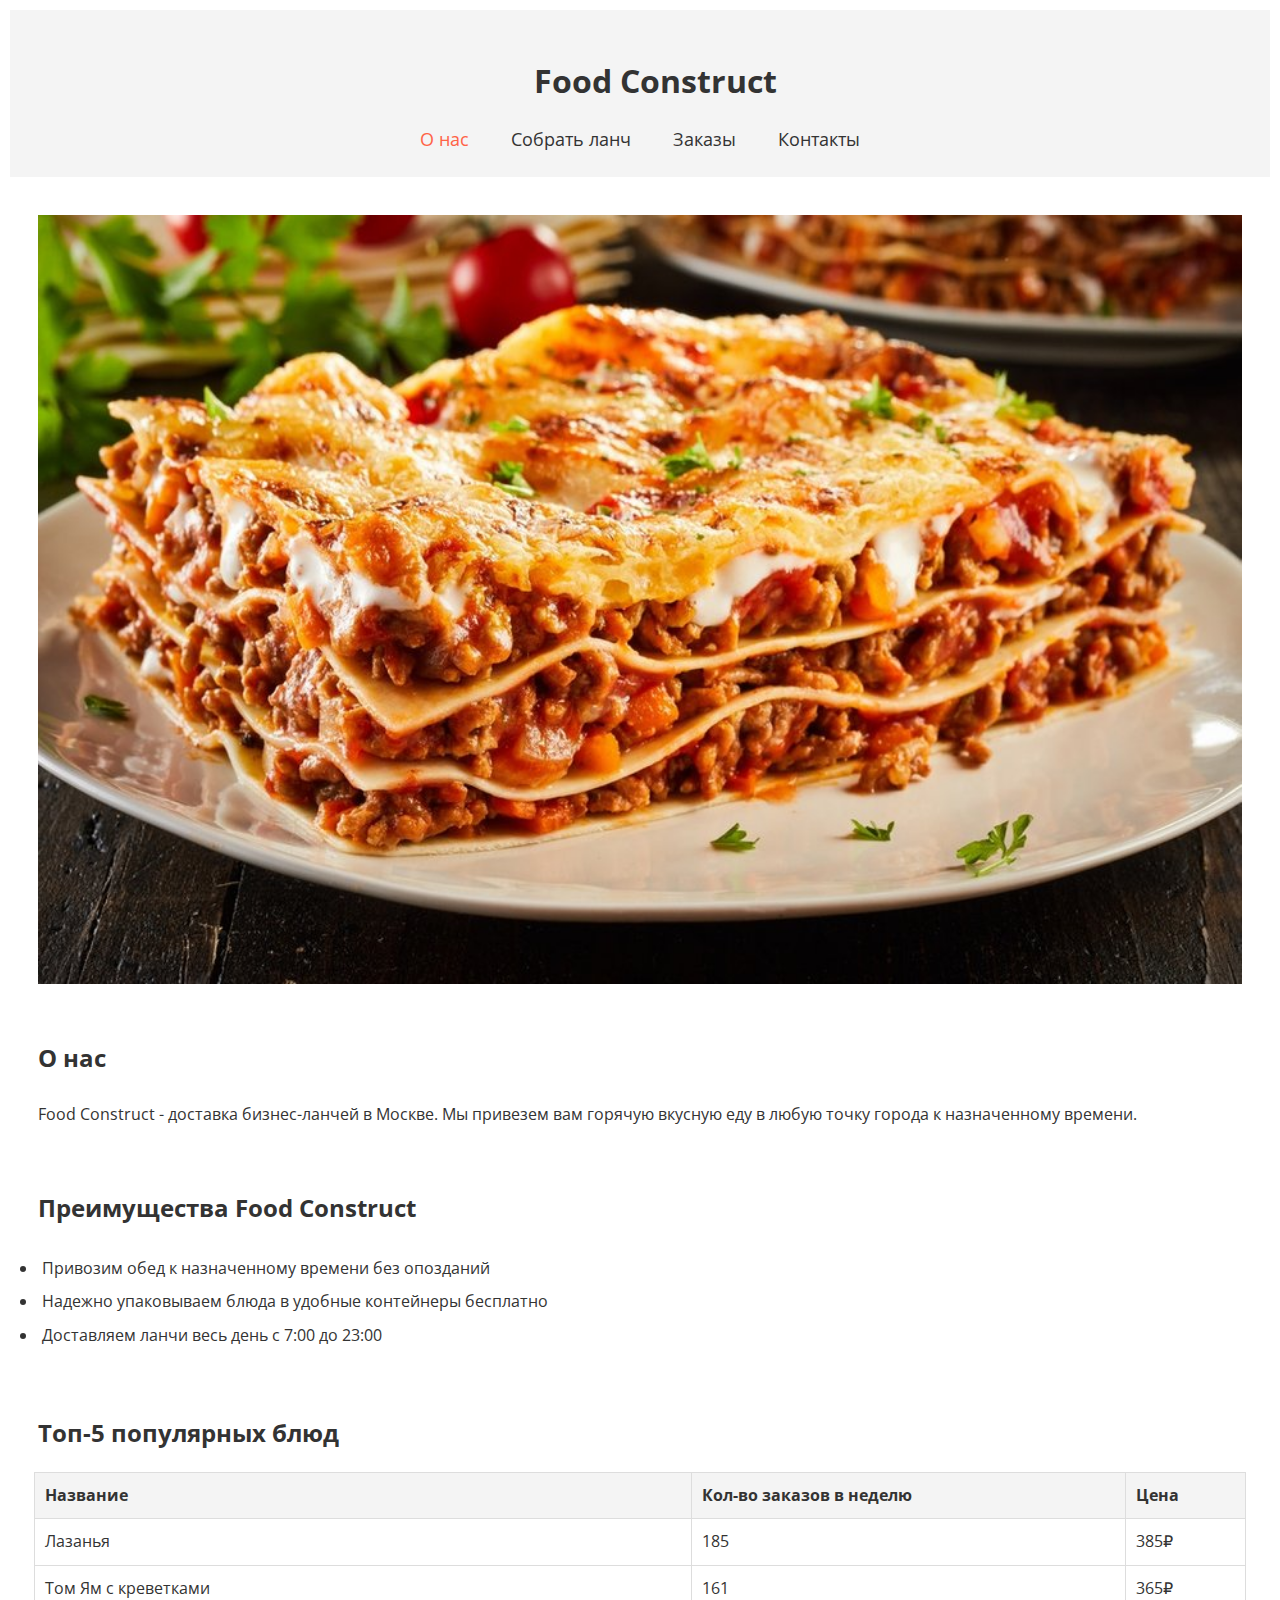
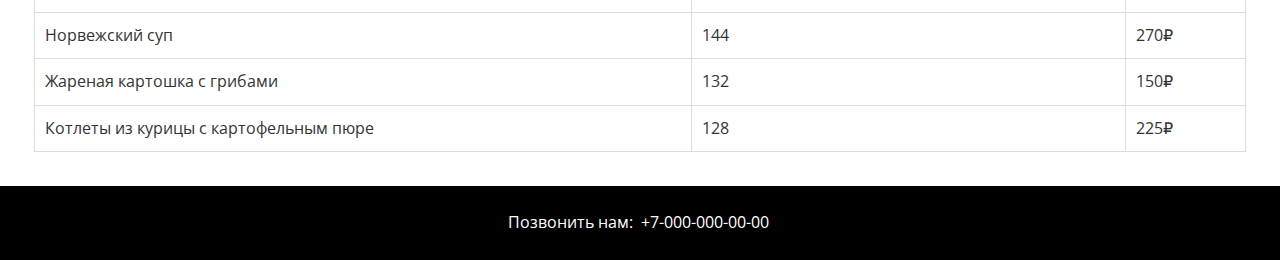
==== index.html @ b50fc4a5 "asd" ====
<!DOCTYPE html>
<html lang="ru">
<head>
    <meta charset="UTF-8">
    <meta name="viewport" content="width=device-width, initial-scale=1.0">
    <title>Food Construct</title>
    <!-- Google Fonts -->
    <link href="https://fonts.googleapis.com/css2?family=Open+Sans:wght@400;600&display=swap" rel="stylesheet">
    <!-- Link to CSS file -->
    <link rel="stylesheet" href="main.css">
</head>
<body>
    <!-- Header section -->
    <header>
        <h1 id="heading">Food Construct</h1>
        <nav>
            <a href="#about" id="active">О нас</a>
            <a href="lunch.html">Собрать ланч</a>
            <a href="#orders">Заказы</a>
            <a href="#contacts">Контакты</a>
        </nav>
    </header>

    <!-- Main content section -->
    <main>
        <!-- About section -->
        <section id="about">
            <img src="./images/main1.jpg" alt="Food Construct dishes" id="main_dish">
            <h2>О нас</h2>            
            <p>Food Construct - доставка бизнес-ланчей в Москве. Мы привезем вам горячую вкусную еду в любую точку города к назначенному времени.</p>
        </section>

        <!-- Benefits section -->
        <section>
            <h2>Преимущества Food Construct</h2>
            <ul>
                <li>Привозим обед к назначенному времени без опозданий</li>
                <li>Надежно упаковываем блюда в удобные контейнеры бесплатно</li>
                <li>Доставляем ланчи весь день с 7:00 до 23:00</li>
            </ul>
        </section>

        <!-- Popular dishes section -->
        <section>
            <h2>Топ-5 популярных блюд</h2>
            <table>
                <thead>
                    <tr>
                        <th>Название</th>
                        <th>Кол-во заказов в неделю</th>
                        <th>Цена</th>
                    </tr>
                </thead>
                <tbody>
                    <tr>
                        <td>Лазанья</td>
                        <td>185</td>
                        <td>385₽</td>
                    </tr>
                    <tr>
                        <td>Том Ям с креветками</td>
                        <td>161</td>
                        <td>365₽</td>
                    </tr>
                    <tr>
                        <td>Норвежский суп</td>
                        <td>144</td>
                        <td>270₽</td>
                    </tr>
                    <tr>
                        <td>Жареная картошка с грибами</td>
                        <td>132</td>
                        <td>150₽</td>
                    </tr>
                    <tr>
                        <td>Котлеты из курицы с картофельным пюре</td>
                        <td>128</td>
                        <td>225₽</td>
                    </tr>
                </tbody>
            </table>
        </section>
    </main>

    <!-- Footer section -->
    <footer id="contacts">
        <p id="number">Позвонить нам: <a href="tel:+70000000000">+7-000-000-00-00</a></p>
    </footer>
</body>
</html>
---- main.css ----
/* Apply universal settings */
* {
    box-sizing: border-box;

    padding: 4px;
}
html{
    margin: 0px;
    padding: 0px;
}

/* Body settings */
body {
    font-family: 'Open Sans', sans-serif;
    font-size: 16px;
    color: #333;
    line-height: 1.6;
    margin: 0px;
    padding: 0px;
}

/* Header styling */
header {
    background-color: #f4f4f4;
    padding: 20px;
    text-align: center;
    margin: 10px;
}

header h1 {
    margin-bottom: 10px;
}

nav a {
    margin: 0 15px;
    text-decoration: none;
    font-size: 18px;
    color: #333;
}

nav a:hover {
    color: #ff6347;
}

/* Main content styling */
main {
    padding: 10px;
    margin: 10px;
}

/* Section styling */
section {
    margin-bottom: 40px;
    margin: 10px;
}
h1 {
    margin-left :30px;
}
 #active {
    color: tomato;
 }

h2 {
    margin-bottom: 15px;
}

/* Image styling */
img {
    width: 100%;
    height: auto;
    margin-bottom: 20px;
}

/* Table styling */
table {
    width: 100%;
    border-collapse: collapse;
}

th, td {
    padding: 10px;
    border: 1px solid #ddd;
    text-align: left;
}

th {
    background-color: #f4f4f4;
}

/* Footer styling */
footer {
    background-color: black;
    color: white;
    text-align: center;

}


footer a {
    color: white;
    text-decoration: none;
}

footer a:hover {
    text-decoration: underline;
}

/* Adaptation for screen widths ≤ 800px */
@media (max-width: 800px) {

  }

  /* Adaptation for screen widths ≤ 600px */
@media (max-width: 600px) {
    h1 {
        text-align: center; 
    }

    nav h3 {
        flex-direction: column; 
        align-items: center; 
    }

    nav a {
        font-size: 16pt; 
    }

    table {
        font-size: calc(100% - 2px); 
    }
}

 /* Adaptation for screen widths ≤ 400px */
@media (max-width: 400px) {
    table {
        font-size: calc(100% - 4px); 
    }
}
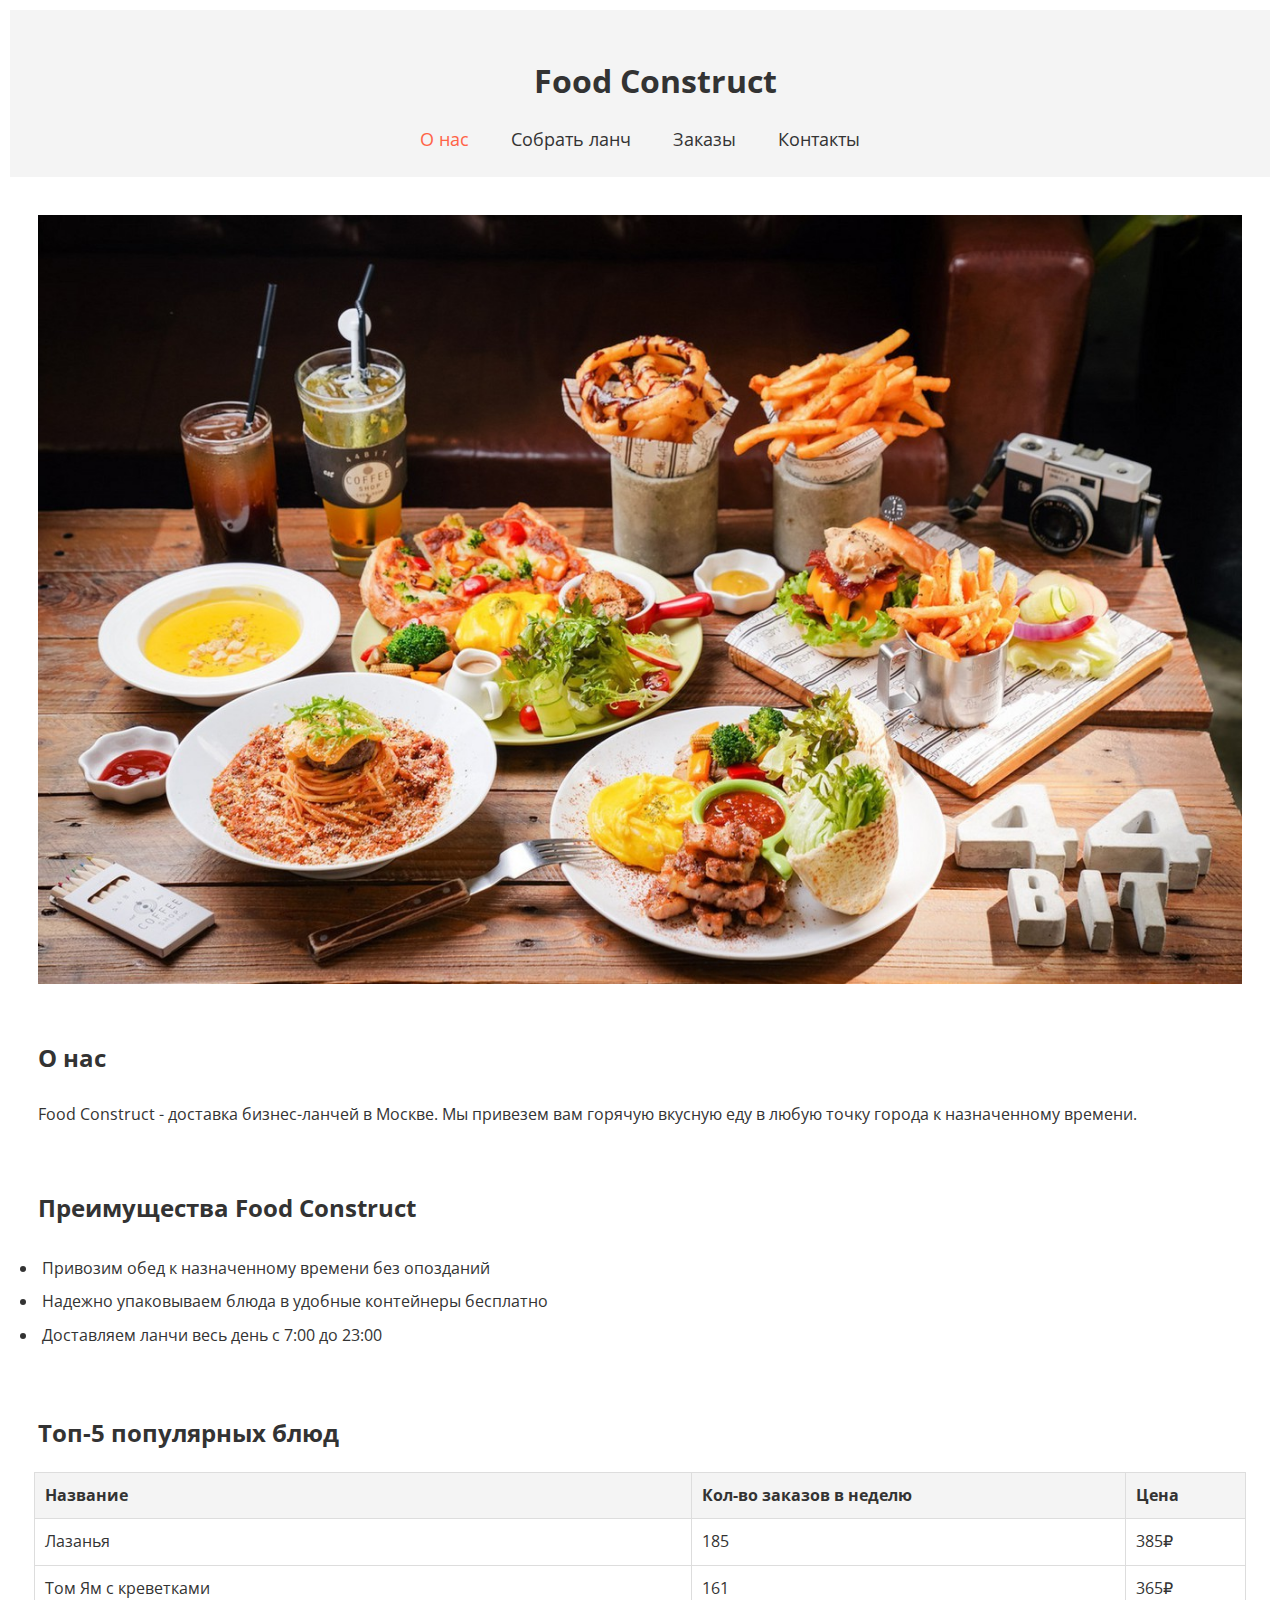
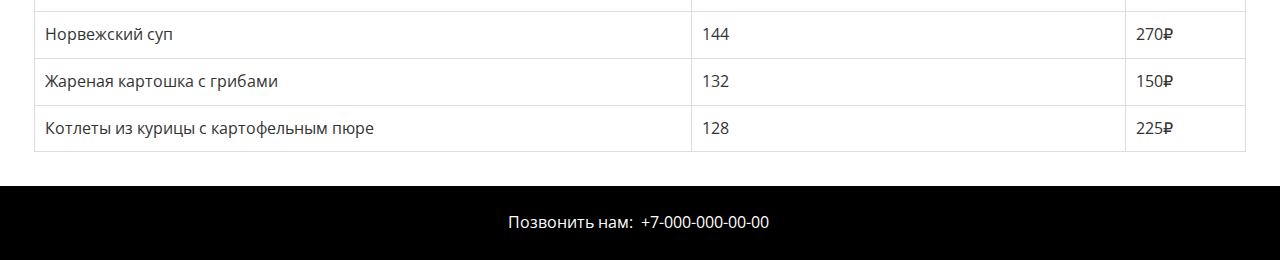
==== commit 387750ce: "asd" ====
--- a/index.html
+++ b/index.html
@@ -7,7 +7,7 @@
     <!-- Google Fonts -->
     <link href="https://fonts.googleapis.com/css2?family=Open+Sans:wght@400;600&display=swap" rel="stylesheet">
     <!-- Link to CSS file -->
-    <link rel="stylesheet" href="main.css">
+    <link rel="stylesheet" href="./css/main.css">
 </head>
 <body>
     <!-- Header section -->
@@ -25,7 +25,7 @@
     <main>
         <!-- About section -->
         <section id="about">
-            <img src="./images/main1.jpg" alt="Food Construct dishes" id="main_dish">
+            <img src="./images/food.jpg" alt="Food Construct dishes" id="main_dish">
             <h2>О нас</h2>            
             <p>Food Construct - доставка бизнес-ланчей в Москве. Мы привезем вам горячую вкусную еду в любую точку города к назначенному времени.</p>
         </section>
--- a/css/main.css
+++ b/css/main.css
@@ -0,0 +1,138 @@
+/* Apply universal settings */
+* {
+    box-sizing: border-box;
+
+    padding: 4px;
+}
+html{
+    margin: 0px;
+    padding: 0px;
+}
+
+/* Body settings */
+body {
+    font-family: 'Open Sans', sans-serif;
+    font-size: 16px;
+    color: #333;
+    line-height: 1.6;
+    margin: 0px;
+    padding: 0px;
+}
+
+/* Header styling */
+header {
+    background-color: #f4f4f4;
+    padding: 20px;
+    text-align: center;
+    margin: 10px;
+}
+
+header h1 {
+    margin-bottom: 10px;
+}
+
+nav a {
+    margin: 0 15px;
+    text-decoration: none;
+    font-size: 18px;
+    color: #333;
+}
+
+nav a:hover {
+    color: #ff6347;
+}
+
+/* Main content styling */
+main {
+    padding: 10px;
+    margin: 10px;
+}
+
+/* Section styling */
+section {
+    margin-bottom: 40px;
+    margin: 10px;
+}
+h1 {
+    margin-left :30px;
+}
+ #active {
+    color: tomato;
+ }
+
+h2 {
+    margin-bottom: 15px;
+}
+
+/* Image styling */
+img {
+    width: 100%;
+    height: auto;
+    margin-bottom: 20px;
+}
+
+/* Table styling */
+table {
+    width: 100%;
+    border-collapse: collapse;
+}
+
+th, td {
+    padding: 10px;
+    border: 1px solid #ddd;
+    text-align: left;
+}
+
+th {
+    background-color: #f4f4f4;
+}
+
+/* Footer styling */
+footer {
+    background-color: black;
+    color: white;
+    text-align: center;
+
+}
+
+
+footer a {
+    color: white;
+    text-decoration: none;
+}
+
+footer a:hover {
+    text-decoration: underline;
+}
+
+/* Adaptation for screen widths ≤ 800px */
+@media (max-width: 800px) {
+
+  }
+
+  /* Adaptation for screen widths ≤ 600px */
+@media (max-width: 600px) {
+    h1 {
+        text-align: center; 
+    }
+
+    nav h3 {
+        flex-direction: column; 
+        align-items: center; 
+    }
+
+    nav a {
+        font-size: 16pt; 
+    }
+
+    table {
+        font-size: calc(100% - 2px); 
+    }
+}
+
+ /* Adaptation for screen widths ≤ 400px */
+@media (max-width: 400px) {
+    table {
+        font-size: calc(100% - 4px); 
+    }
+}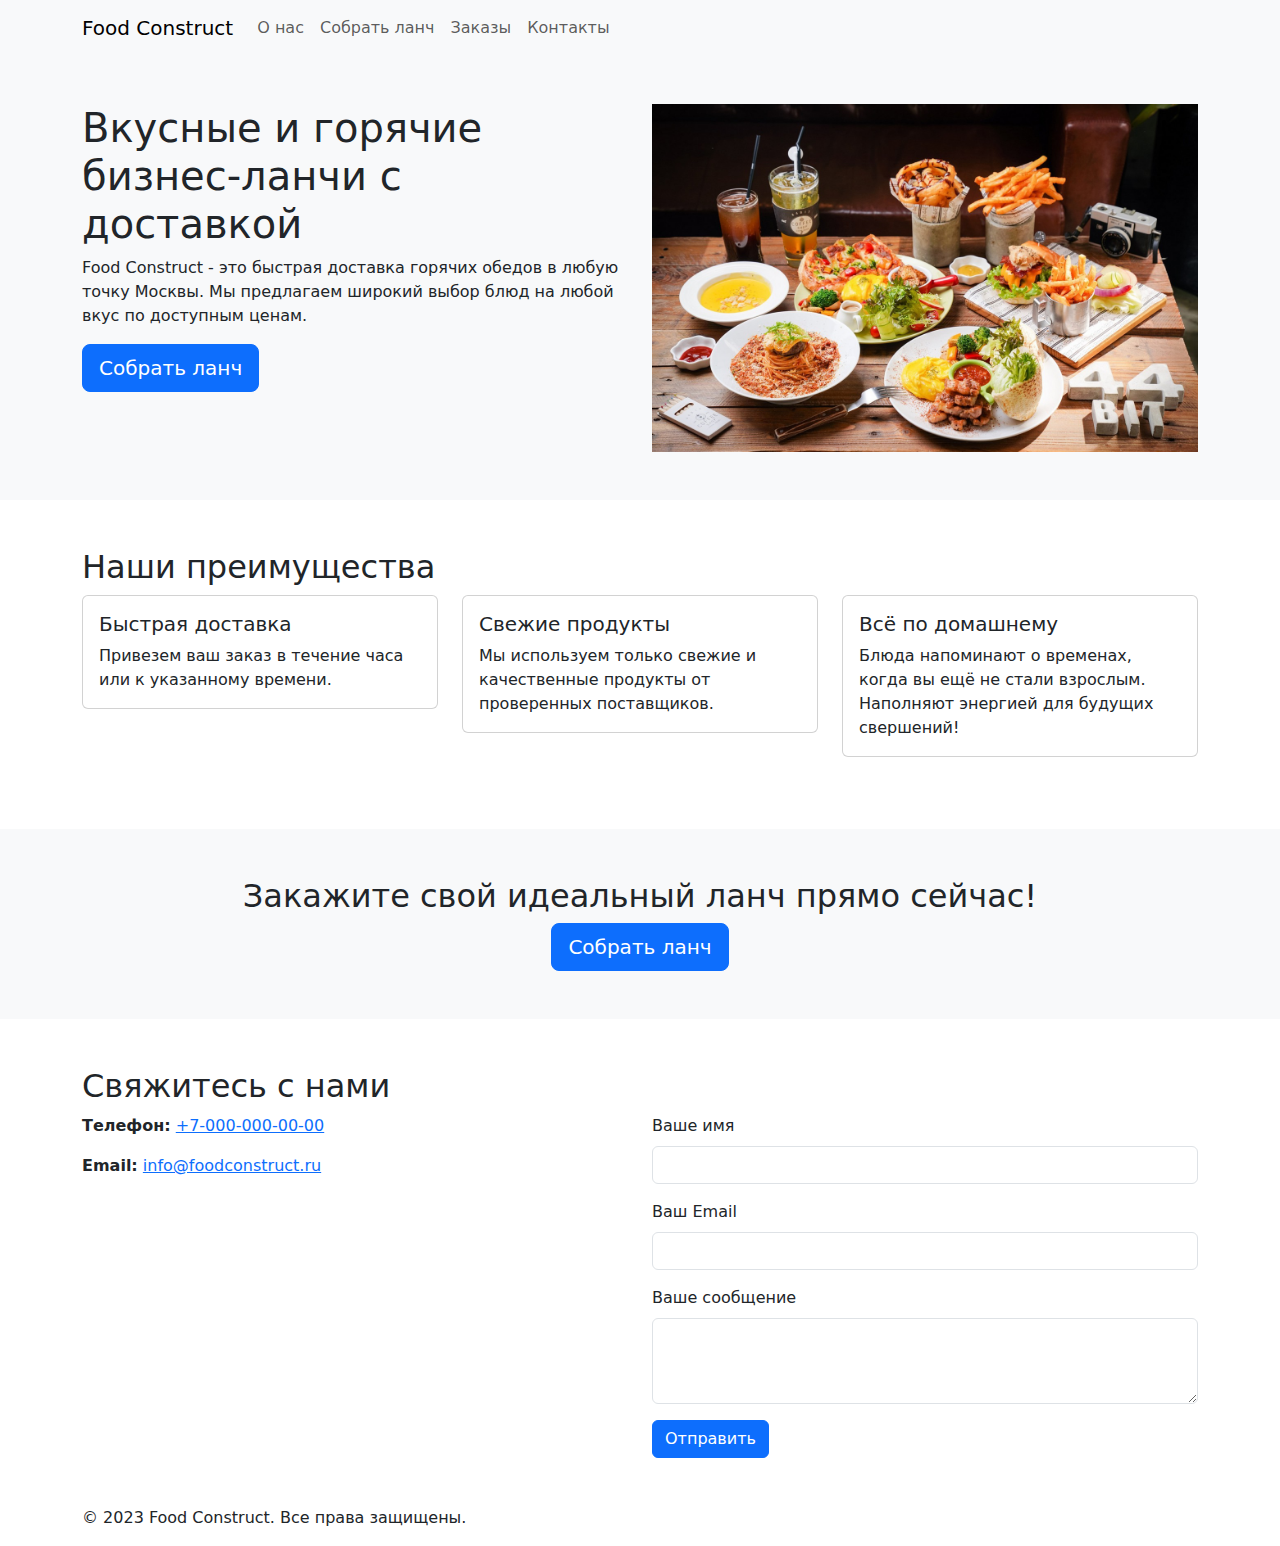
==== commit a6736bfa: "final" ====
--- a/index.html
+++ b/index.html
@@ -1,90 +1,143 @@
 <!DOCTYPE html>
 <html lang="ru">
 <head>
-    <meta charset="UTF-8">
-    <meta name="viewport" content="width=device-width, initial-scale=1.0">
-    <title>Food Construct</title>
-    <!-- Google Fonts -->
-    <link href="https://fonts.googleapis.com/css2?family=Open+Sans:wght@400;600&display=swap" rel="stylesheet">
-    <!-- Link to CSS file -->
-    <link rel="stylesheet" href="./css/main.css">
+  <meta charset="UTF-8">
+  <meta name="viewport" content="width=device-width, initial-scale=1.0">
+  <title>Food Construct - Доставка бизнес-ланчей</title>
+  <!-- Подключение Bootstrap 5 -->
+  <link href="https://cdn.jsdelivr.net/npm/bootstrap@5.3.0-alpha1/dist/css/bootstrap.min.css" rel="stylesheet">
+<!--  <link rel="stylesheet" href="css/lunch.css">-->
+  <link href="https://fonts.googleapis.com/css2?family=Caveat:wght@400..700&family=SUSE:wght@100..800&display=swap" rel="stylesheet">
 </head>
 <body>
-    <!-- Header section -->
-    <header>
-        <h1 id="heading">Food Construct</h1>
-        <nav>
-            <a href="#about" id="active">О нас</a>
-            <a href="lunch.html">Собрать ланч</a>
-            <a href="#orders">Заказы</a>
-            <a href="#contacts">Контакты</a>
-        </nav>
-    </header>
 
-    <!-- Main content section -->
-    <main>
-        <!-- About section -->
-        <section id="about">
-            <img src="./images/food.jpg" alt="Food Construct dishes" id="main_dish">
-            <h2>О нас</h2>            
-            <p>Food Construct - доставка бизнес-ланчей в Москве. Мы привезем вам горячую вкусную еду в любую точку города к назначенному времени.</p>
-        </section>
+<header>
+  <nav class="navbar navbar-expand-lg navbar-light bg-light">
+    <div class="container">
+      <a class="navbar-brand" href="#">Food Construct</a>
+      <button class="navbar-toggler" type="button" data-bs-toggle="collapse" data-bs-target="#navbarNav" aria-controls="navbarNav" aria-expanded="false" aria-label="Toggle navigation">
+        <span class="navbar-toggler-icon"></span>
+      </button>
+      <div class="collapse navbar-collapse" id="navbarNav">
+        <ul class="navbar-nav">
+          <li class="nav-item">
+            <a class='nav-link' href='./lunchmake/about.html'>О нас</a>
+          </li>
+          <li class="nav-item">
+            <a class='nav-link' href='./lunchmake/makelunch.html'>Собрать ланч</a>
+          </li>
+          <li class="nav-item">
+            <a class='nav-link' href='/lunchmake/orders.html'>Заказы</a>
+          </li>
+          <li class="nav-item">
+            <a class="nav-link" href="#contacts">Контакты</a>
+          </li>
+        </ul>
+      </div>
+    </div>
+  </nav>
+</header>
 
-        <!-- Benefits section -->
-        <section>
-            <h2>Преимущества Food Construct</h2>
-            <ul>
-                <li>Привозим обед к назначенному времени без опозданий</li>
-                <li>Надежно упаковываем блюда в удобные контейнеры бесплатно</li>
-                <li>Доставляем ланчи весь день с 7:00 до 23:00</li>
-            </ul>
-        </section>
+<main>
+  <!-- Hero Section -->
+  <section class="bg-light py-5">
+    <div class="container">
+      <div class="row">
+        <div class="col-md-6">
+          <h1>Вкусные и горячие бизнес-ланчи с доставкой</h1>
+          <p>Food Construct - это быстрая доставка горячих обедов в любую точку Москвы. Мы предлагаем широкий выбор блюд на любой вкус по доступным ценам.</p>
+          <a class='btn btn-primary btn-lg mb-4' href='/lunchmake/makelunch.html'>Собрать ланч</a>
+          <br>
+        </div>
+        <div class="col-md-6">
+          <img src="./images/food.jpg" alt="Бизнес-ланч" class="img-fluid">
+        </div>
+      </div>
+    </div>
+  </section>
 
-        <!-- Popular dishes section -->
-        <section>
-            <h2>Топ-5 популярных блюд</h2>
-            <table>
-                <thead>
-                    <tr>
-                        <th>Название</th>
-                        <th>Кол-во заказов в неделю</th>
-                        <th>Цена</th>
-                    </tr>
-                </thead>
-                <tbody>
-                    <tr>
-                        <td>Лазанья</td>
-                        <td>185</td>
-                        <td>385₽</td>
-                    </tr>
-                    <tr>
-                        <td>Том Ям с креветками</td>
-                        <td>161</td>
-                        <td>365₽</td>
-                    </tr>
-                    <tr>
-                        <td>Норвежский суп</td>
-                        <td>144</td>
-                        <td>270₽</td>
-                    </tr>
-                    <tr>
-                        <td>Жареная картошка с грибами</td>
-                        <td>132</td>
-                        <td>150₽</td>
-                    </tr>
-                    <tr>
-                        <td>Котлеты из курицы с картофельным пюре</td>
-                        <td>128</td>
-                        <td>225₽</td>
-                    </tr>
-                </tbody>
-            </table>
-        </section>
-    </main>
+  <!-- Преимущества -->
+  <section class="py-5">
+    <div class="container">
+      <h2>Наши преимущества</h2>
+      <div class="row">
+        <div class="col-md-4">
+          <div class="card mb-4">
+            <div class="card-body">
+              <h5 class="card-title">Быстрая доставка</h5>
+              <p class="card-text">Привезем ваш заказ в течение часа или к указанному времени.</p>
+            </div>
+          </div>
+        </div>
+        <div class="col-md-4">
+          <div class="card mb-4">
+            <div class="card-body">
+              <h5 class="card-title">Свежие продукты</h5>
+              <p class="card-text">Мы используем только свежие и качественные продукты от проверенных поставщиков.</p>
+            </div>
+          </div>
+        </div>
+        <div class="col-md-4">
+          <div class="card mb-4">
+            <div class="card-body">
+              <h5 class="card-title">Всё по домашнему</h5>
+              <p class="card-text">Блюда напоминают о временах, когда вы ещё не стали взрослым. Наполняют энергией для будущих свершений!</p>
+            </div>
+          </div>
+        </div>
+      </div>
+    </div>
+  </section>
 
-    <!-- Footer section -->
-    <footer id="contacts">
-        <p id="number">Позвонить нам: <a href="tel:+70000000000">+7-000-000-00-00</a></p>
-    </footer>
+  <!-- CTA (Call to Action) -->
+  <section class="bg-light py-5">
+    <div class="container">
+      <div class="text-center">
+        <h2>Закажите свой идеальный ланч прямо сейчас!</h2>
+        <a class='btn btn-primary btn-lg' href='/lunchmake/makelunch'>Собрать ланч</a>
+        <br>
+      </div>
+    </div>
+  </section>
+
+  <!-- Контакты и форма обратной связи -->
+  <section class="py-5" id="contacts">
+    <div class="container">
+      <h2>Свяжитесь с нами</h2>
+      <div class="row">
+        <div class="col-md-6">
+          <p><strong>Телефон:</strong> <a href="tel:+70000000000">+7-000-000-00-00</a></p>
+          <p><strong>Email:</strong> <a href="mailto:info@foodconstruct.ru">info@foodconstruct.ru</a></p>
+        </div>
+        <div class="col-md-6">
+          <form>
+            <div class="mb-3">
+              <label for="name" class="form-label">Ваше имя</label>
+              <input type="text" class="form-control" id="name" required>
+            </div>
+            <div class="mb-3">
+              <label for="email" class="form-label">Ваш Email</label>
+              <input type="email" class="form-control" id="email" required>
+            </div>
+            <div class="mb-3">
+              <label for="message" class="form-label">Ваше сообщение</label>
+              <textarea class="form-control" id="message" rows="3" required></textarea>
+            </div>
+            <button type="submit" class="btn btn-primary">Отправить</button>
+          </form>
+        </div>
+      </div>
+    </div>
+  </section>
+</main>
+
+<footer>
+  <div class="container">
+    <p>© 2023 Food Construct. Все права защищены.</p>
+  </div>
+</footer>
+
+<!-- Подключение Bootstrap JS (необязательно, если не используете JS-компоненты) -->
+<script src="https://cdn.jsdelivr.net/npm/bootstrap@5.3.0-alpha1/dist/js/bootstrap.bundle.min.js"></script>
 </body>
-</html>
+</html>--- a/css/lunch.css
+++ b/css/lunch.css
@@ -0,0 +1,498 @@
+/* Универсальный селектор */
+/* lunch.css */
+
+/* Добавляем стили из style.css */
+/* Универсальный селектор */
+* {
+    margin: 0; /* Убираем все отступы */
+    padding: 0; /* Убираем все внутренние отступы */
+    box-sizing: border-box;
+    font-family: Caveat, Georgia, Times, 'Times New Roman', serif;
+}
+
+/* Сброс отступов и высоты для html и body */
+header, main {
+    margin: 0;
+    padding: 30px;
+    width: 100%; /* Ширина на всю страницу */
+    height: 100%; /* Высота на всю страницу */
+}
+
+/* Настройка футера */
+footer {
+    margin: 0; /* Убираем внешние отступы */
+    padding: 20px 0; /* Добавляем отступы сверху и снизу */
+    width: 100%; /* Занимаем всю ширину экрана */
+    background-color: black; /* Цвет фона */
+    color: white; /* Цвет текста */
+    text-align: center; /* Центрирование текста */
+    box-sizing: border-box;
+}
+
+p{
+    font-family: Caveat, Georgia, Times, 'Times New Roman', serif;
+    font-size: 12pt;
+    color: black;
+}
+
+table, th, tr, td{
+    padding: 10px;
+    border: 2px black solid;
+    border-collapse: collapse; /*Добавляет границы (бортики)*/
+    text-align: center;
+}
+
+/* Удаляем стили для .fast_travel a, так как они дублируются */
+
+nav h3 {
+    display: flex;
+    flex-wrap: wrap; /* Разрешаем перенос элементов */
+    gap: 15px; /* Отступы между элементами */
+    justify-content: center; /* Выравнивание элементов по центру */
+}
+
+nav a {
+    margin-left: 0; /* Убираем смещение, если было */
+}
+
+nav a:hover {
+    color: #ff6348;
+}
+
+/*Для выравнивания текста навигации между словами*/
+nav a{
+    margin-left: auto;
+    margin-right: auto;
+}
+
+
+
+
+nav a:hover {
+    color: #ff6348;
+}
+
+/*Для выравнивания текста навигации между словами*/
+nav a{
+    margin-left: auto;
+    margin-right: auto;
+}
+
+/* Стили для активной ссылки */
+#active {
+    color: tomato;
+}
+
+.food {
+    width: 512px;
+    height: auto;
+}
+
+.contacts p,a{
+    background-color: black;
+    color: white;
+    height: 50px;
+    padding-top: 10px;
+    text-align: center;
+    text-decoration: none;
+}
+
+/* Медиазапросы */
+
+/* Для ширины экрана ≤800px */
+@media (max-width: 800px) {
+    .food {
+        width: 500px; /* Изменяем ширину изображения в блоке "О нас" */
+    }
+}
+
+/* Для ширины экрана ≤600px */
+@media (max-width: 600px) {
+    h1 {
+        text-align: center; /* Выравниваем заголовок по центру */
+    }
+
+    nav h3 {
+        flex-direction: column; /* Меню становится вертикальным */
+        align-items: center; /* Центрируем элементы по дополнительной оси */
+    }
+
+    nav a {
+        font-size: 16pt; /* Увеличиваем шрифт ссылок на 4px */
+    }
+
+    .food {
+        width: 100%; /* Изображение в блоке "О нас" растягивается на 100% */
+    }
+
+    table {
+        font-size: calc(100% - 2px); /* Уменьшаем шрифт таблицы на 2px */
+    }
+}
+
+/* Для ширины экрана ≤400px */
+@media (max-width: 400px) {
+    table {
+        font-size: calc(100% - 4px); /* Ещё раз уменьшаем шрифт таблицы на 2px */
+    }
+}
+/* Остальные стили из lunch.css (не меняем) */
+
+/* ... */
+
+* {
+    margin: 0; /* Убираем все отступы */
+    padding: 0; /* Убираем все внутренние отступы */
+    box-sizing: border-box;
+    font-family: Caveat, Georgia, Times, 'Times New Roman', serif;
+}
+
+/* Сброс отступов и высоты для html и body */
+header, main {
+    margin: 0;
+    padding: 30px;
+    width: 100%; /* Ширина на всю страницу */
+    height: 100%; /* Высота на всю страницу */
+}
+
+/* Настройка футера */
+footer {
+    margin: 0; /* Убираем внешние отступы */
+    padding: 20px 0; /* Добавляем отступы сверху и снизу */
+    width: 100%; /* Занимаем всю ширину экрана */
+    background-color: black; /* Цвет фона */
+    color: white; /* Цвет текста */
+    text-align: center; /* Центрирование текста */
+    box-sizing: border-box;
+}
+
+
+table, th, tr, td{
+    padding: 10px;
+    border: none;
+    border-collapse: collapse; /*Добавляет границы (бортики)*/
+    text-align: center;
+    font-family: Caveat, Georgia, Times, 'Times New Roman', serif;
+
+}
+
+/*Настройка навигации*/
+.fast_travel a{
+    text-decoration: none;
+    font-size: 12pt;
+    color: black;
+    background-color: white;
+}
+
+.fast_travel_2 {
+    display: flex;
+    flex-wrap: wrap; /* Разрешаем перенос элементов */
+    gap: 15px; /* Отступы между элементами */
+}
+
+nav h3 a{
+    margin-right: 30px /* Отступы между элементами */
+}
+nav a {
+    margin-left: 0; /* Убираем смещение, если было */
+}
+
+nav a:hover {
+    color: #ff6348;
+}
+
+/*Для выравнивания текста навигации между словами*/
+nav a{
+    margin-left: auto;
+    margin-right: auto;
+}
+
+/* Стили для активной ссылки */
+#active {
+    color: tomato;
+}
+
+/* Сетка для блоков блюд */
+.dishes {
+    display: grid;
+    grid-template-columns: repeat(3, 1fr);
+    gap: 10px;
+}
+
+/* Блок каждого блюда */
+.dish {
+    display: flex;
+    flex-direction: column;
+    padding: 30px 40px;
+    background-color: white;
+    border-radius: 35px;
+    cursor: pointer;
+    filter: drop-shadow(17px 19px 24px rgba(0, 0, 0, 0.13));
+}
+
+.dish img {
+    width: 100%;
+    border-radius: 35px;
+    margin-left: 0;
+}
+
+/* Цена */
+.dish p:nth-child(2){
+    font-size: 25pt;
+}
+
+/* Блюдо */
+.dish p:nth-child(3) {
+    font-size: 20pt;
+}
+
+/* Вес */
+.dish p:nth-child(4) {
+    color: gray;
+}
+
+/* Кнопка добавления */
+.dish button {
+    width: 100%;
+    margin-top: 10px;
+    padding: 10px 30px;
+    background-color: #f1eee9;
+    border-radius: 10px;
+    cursor: pointer;
+}
+
+/* Hover-эффекты */
+.dish:hover {
+    border: 2px solid tomato;
+}
+
+.dish:hover button {
+    background-color: tomato;
+}
+
+/* Адаптивность для <=800px */
+@media (max-width: 800px) {
+    .dishes {
+        grid-template-columns: repeat(3, 1fr);
+    }
+}
+
+/* Адаптивность для <=600px */
+@media (max-width: 600px) {
+    .dishes {
+        grid-template-columns: repeat(3, 1fr);
+    }
+
+    h2 {
+        text-align: center;
+    }
+}
+
+
+/*Настройка для footer*/
+.contacts p,a{
+    background-color: black;
+    color: white;
+    height: 50px;
+    padding-top: 10px;
+    text-align: center;
+    text-decoration: none;
+}
+
+/*Оформление формы*/
+
+.order-form {
+    display: flex;
+    flex-direction: column;
+    align-items: center;
+    margin: 20px;
+}
+
+form {
+    display: grid;
+    grid-template-columns: 1fr 1fr;
+    gap: 20px;
+    width: 100%;
+    max-width: 800px;
+    background-color: #f9f9f9;
+    padding: 20px;
+    border-radius: 10px;
+    box-shadow: 0 19px 20px rgba(0, 0, 0, 0.2);
+}
+
+.order-form h2 {
+    text-align: center;
+}
+
+.order-form h3 {
+    text-align: left;
+    margin-bottom: 10px;
+}
+
+label {
+    display: block;
+    margin-bottom: 5px;
+    font-size: 14px;
+}
+
+input, select, textarea {
+    width: 100%;
+    padding: 10px;
+    border: 1px solid #ccc;
+    border-radius: 5px;
+    margin-bottom: 15px;
+    font-size: 14px;
+}
+
+textarea {
+    resize: vertical;
+}
+
+button {
+    padding: 10px 20px;
+    border: none;
+    border-radius: 5px;
+    background-color: #ff6348;
+    color: white;
+    font-size: 16px;
+    cursor: pointer;
+    transition: background-color 0.3s ease;
+}
+
+button:hover {
+    background-color: #e5533b;
+}
+
+button[type="reset"] {
+    background-color: #ccc;
+}
+
+button[type="reset"]:hover {
+    background-color: #b3b3b3;
+}
+
+.client-section input[type="checkbox"],
+.client-section input[type="radio"] {
+    margin-right: 5px; /* Отступ справа для кнопок */
+    margin-top: 25px; /* Убираем отступы сверху */
+    width: 20px;
+}
+
+
+@media (max-width: 600px) {
+    form {
+        grid-template-columns: 1fr;
+    }
+
+    h2 {
+        font-size: 18px;
+    }
+}
+
+.delivery-note {
+    font-size: 14px;
+    margin-top: -10px;
+    color: #a19898;
+}
+.time_delivery{
+    margin-top: 10px;
+}
+
+.bold-text {
+    font-weight: bold;
+    margin-bottom: 25px;
+}
+
+/*Java textarea в order.js*/
+.comment_from_java{
+    margin-top: 10px;
+}
+
+/*Настройка кнопок-фильтров для категории блюд*/
+
+/* Стили для неактивных кнопок */
+.filter-btn {
+    background-color: transparent; /* Убираем фон */
+    color: #ff6348; /* Тёмно-оранжевый текст */
+    padding: 8px 16px;
+    border-radius: 4px;
+    cursor: pointer;
+    transition: background-color 0.3s, color 0.3s; /* Плавный переход для изменения цвета */
+}
+
+/* Стили для кнопок при наведении */
+.filter-btn:hover {
+    background-color: rgba(255, 99, 72, 0.2); /* Полупрозрачный фон при наведении */
+    color: #fff; /* Белый текст при наведении */
+}
+
+/* Стили для активной кнопки */
+.filter-btn.active {
+    background-color: rgba(255, 99, 72, 0.6); /* Полупрозрачный оранжевый фон */
+    color: #fff; /* Белый текст */
+    border-color: rgba(255, 99, 72, 0.6); /* Устанавливаем цвет границы как у фона */
+}
+
+.filters{
+    margin-top: 15px;
+    margin-bottom: 15px;
+}
+
+
+#orderLink.disabled {
+    pointer-events: none; /* Блокируем клики */
+    opacity: 0.5; /* Визуально показываем, что ссылка неактивна */
+}
+
+.dish.selected button{ /* Кнопка "Добавить" для выбранного блюда */
+    background-color: tomato;
+}
+
+.dish.selected{ /* Фон для выбранного блюда */
+    border: 2px solid tomato;
+}
+/* Стили для панели с общей стоимостью и кнопкой */
+/* Стили для панели с общей стоимостью и кнопкой */
+#orderSummary {
+    display: flex !important;
+    justify-content: space-between !important; /* Размещение элементов по краям */
+    align-items: center !important; /* Вертикальное выравнивание */
+    position: sticky;
+    bottom: 0;
+    left: 0;
+    width: 100%;
+    background-color: #f0f0f0;
+    padding: 20px;
+    z-index: 2; /* Обеспечивает отображение поверх других элементов */
+}
+
+#orderSummary p, #orderSummary a { /* Стили для текста и ссылки */
+    margin: 0; /* Убираем внешние отступы */
+    font-size: 30px;
+}
+
+#orderLink.disabled {
+    pointer-events: none;
+    opacity: 0.5;
+}
+
+#orderSummary a {
+    background-color: transparent; /* Убираем фон */
+    color: #ff6348; /* Цвет ссылки - можно изменить */
+    text-decoration: none; /* Убираем подчеркивание */
+    padding: 5px 16px; /* Добавляем отступы */
+    border-radius: 4px; /* Скругление углов */
+    transition: background-color 0.3s, color 0.3s; /* Плавный переход */
+}
+
+#orderSummary a:hover {
+    background-color: rgba(255, 99, 72, 0.2); /* Фон при наведении */
+    color: tomato;
+
+}
+
+#orderLink.disabled{ /* Для неактивной ссылки */
+    background-color: #ccc;
+    color: #666;
+    cursor: default;
+}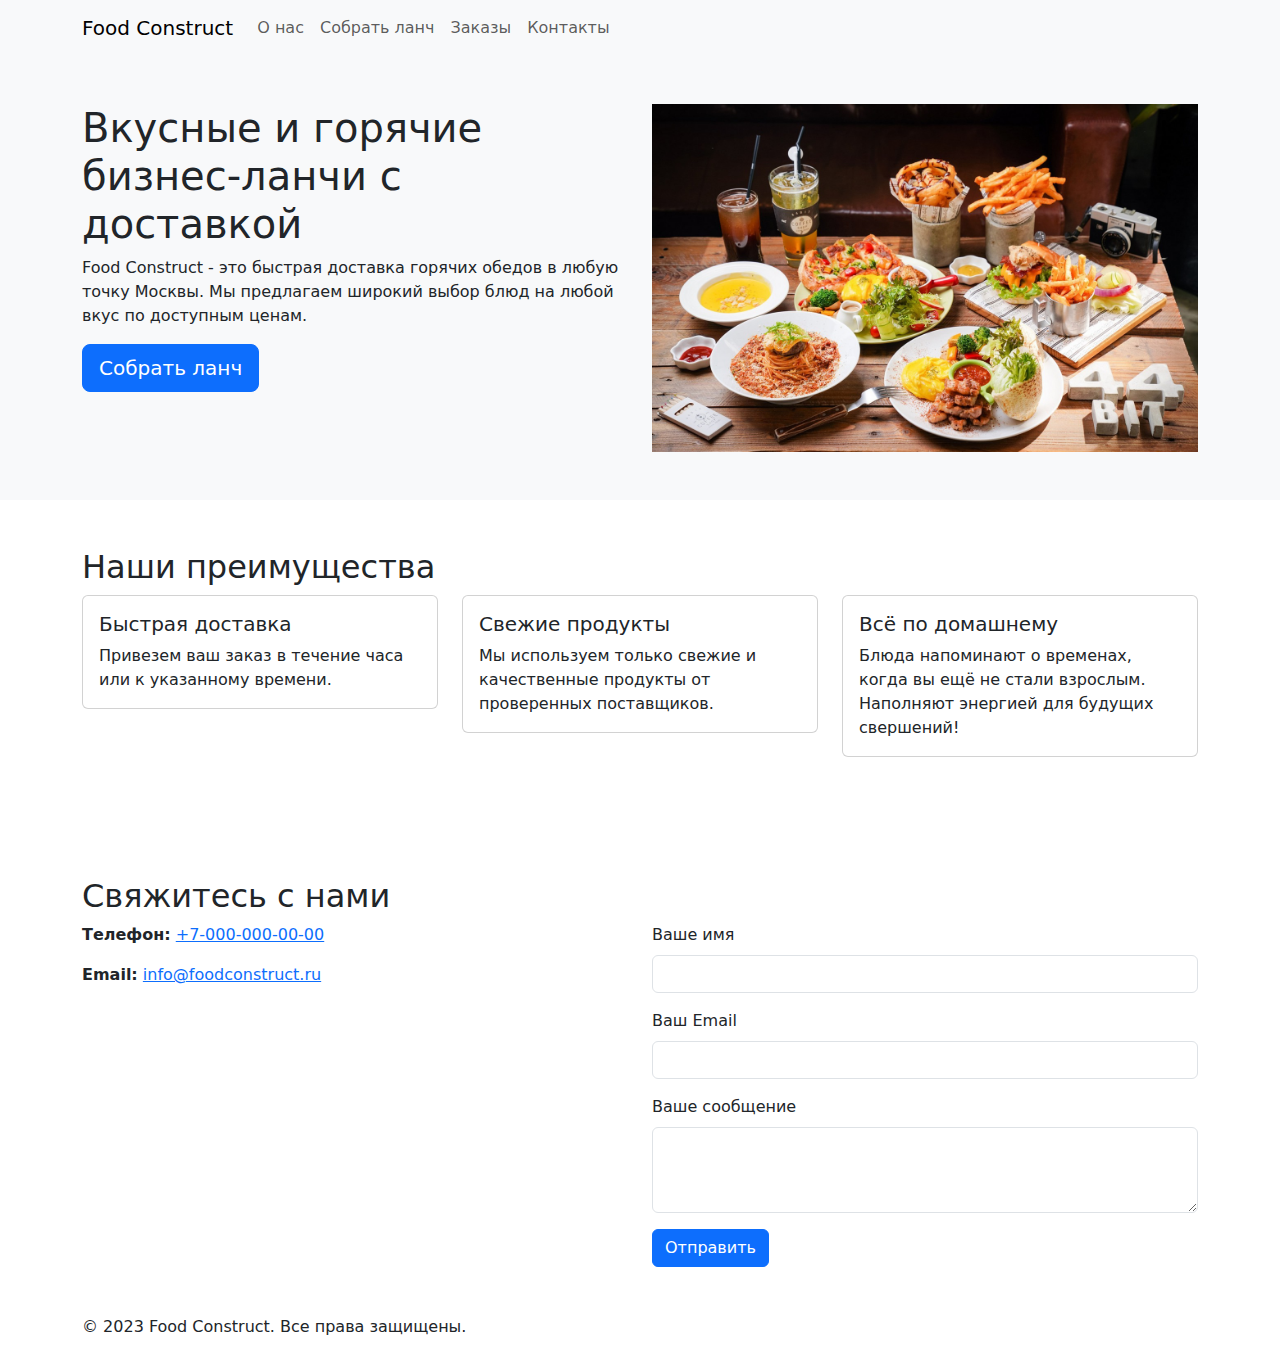
==== commit 07d63eb5: "asd" ====
--- a/index.html
+++ b/index.html
@@ -89,17 +89,6 @@
     </div>
   </section>
 
-  <!-- CTA (Call to Action) -->
-  <section class="bg-light py-5">
-    <div class="container">
-      <div class="text-center">
-        <h2>Закажите свой идеальный ланч прямо сейчас!</h2>
-        <a class='btn btn-primary btn-lg' href='/lunchmake/makelunch'>Собрать ланч</a>
-        <br>
-      </div>
-    </div>
-  </section>
-
   <!-- Контакты и форма обратной связи -->
   <section class="py-5" id="contacts">
     <div class="container">
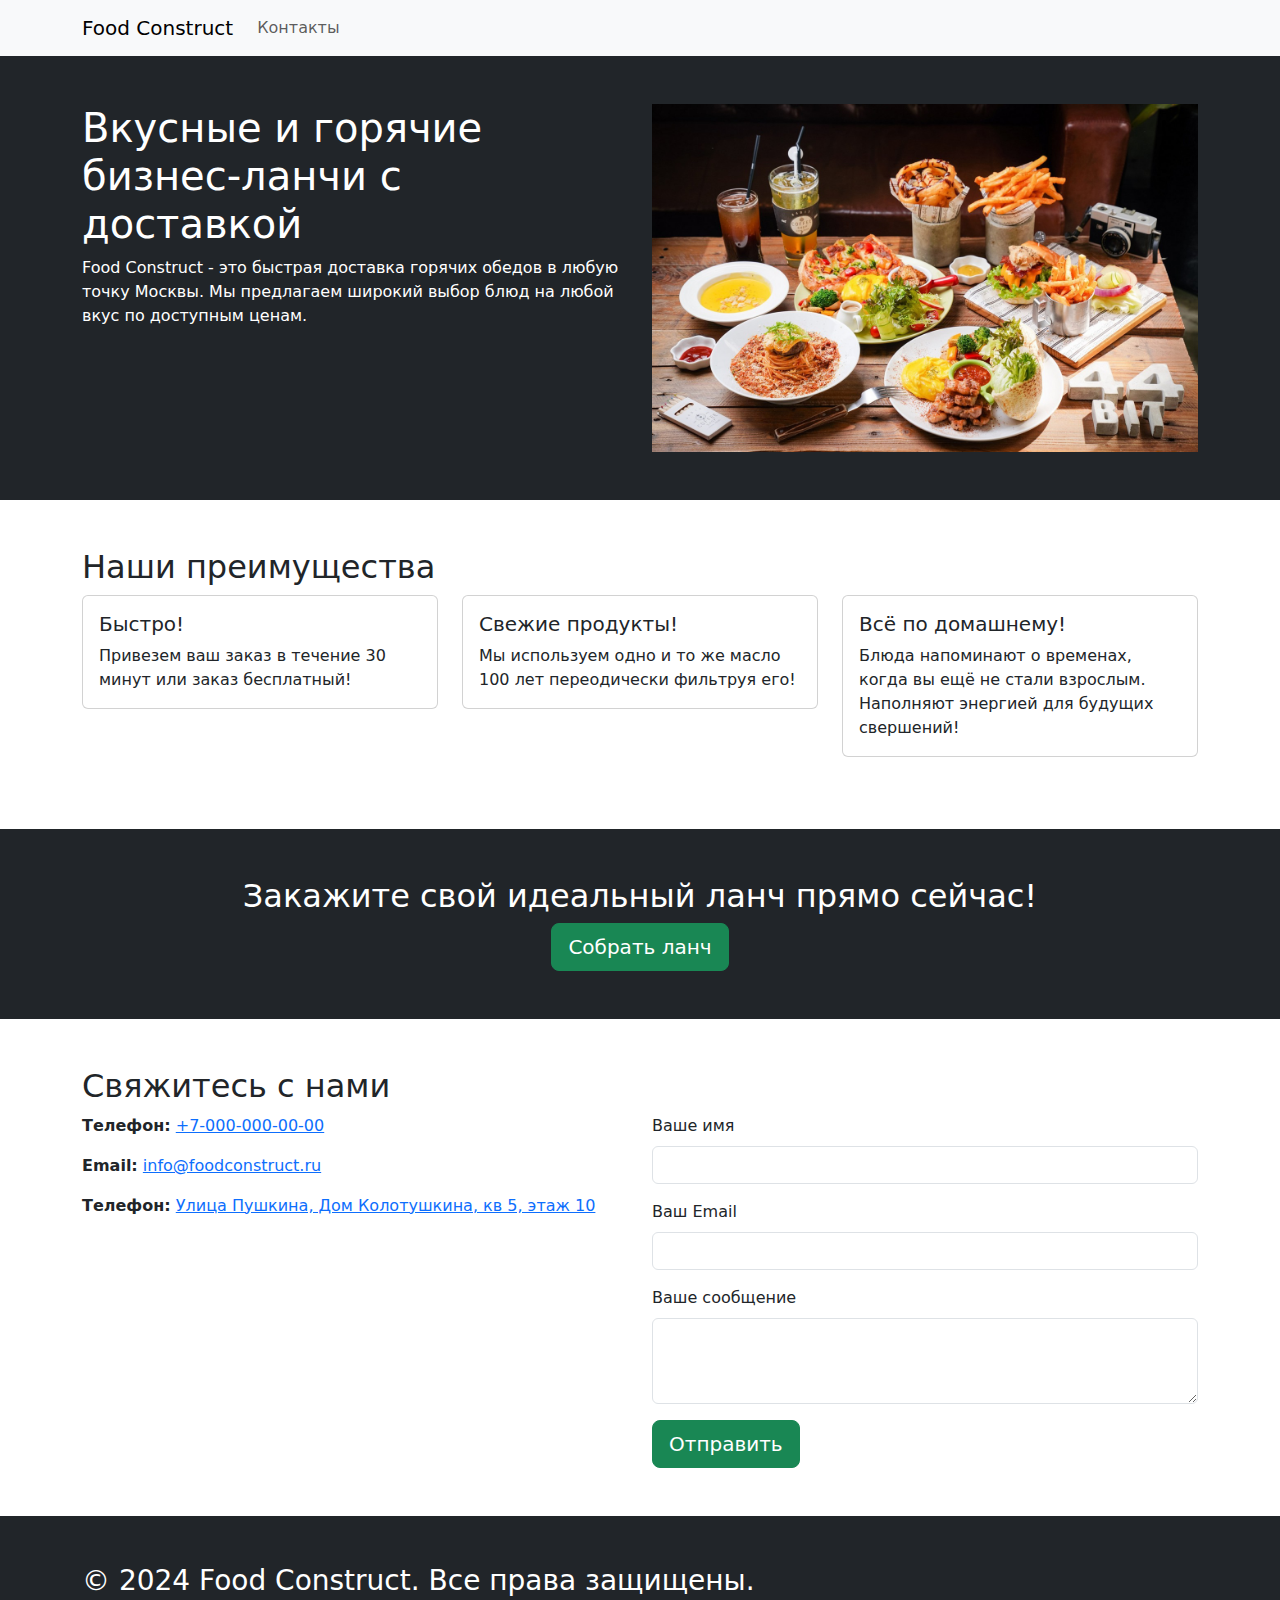
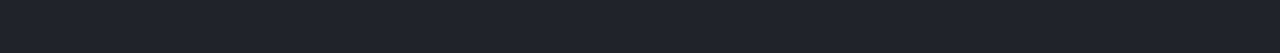
==== commit 438bfec4: "asd" ====
--- a/index.html
+++ b/index.html
@@ -21,15 +21,6 @@
       <div class="collapse navbar-collapse" id="navbarNav">
         <ul class="navbar-nav">
           <li class="nav-item">
-            <a class='nav-link' href='./lunchmake/about.html'>О нас</a>
-          </li>
-          <li class="nav-item">
-            <a class='nav-link' href='./lunchmake/makelunch.html'>Собрать ланч</a>
-          </li>
-          <li class="nav-item">
-            <a class='nav-link' href='/lunchmake/orders.html'>Заказы</a>
-          </li>
-          <li class="nav-item">
             <a class="nav-link" href="#contacts">Контакты</a>
           </li>
         </ul>
@@ -40,17 +31,16 @@
 
 <main>
   <!-- Hero Section -->
-  <section class="bg-light py-5">
+  <section class="bg-dark py-5">
     <div class="container">
       <div class="row">
         <div class="col-md-6">
-          <h1>Вкусные и горячие бизнес-ланчи с доставкой</h1>
-          <p>Food Construct - это быстрая доставка горячих обедов в любую точку Москвы. Мы предлагаем широкий выбор блюд на любой вкус по доступным ценам.</p>
-          <a class='btn btn-primary btn-lg mb-4' href='/lunchmake/makelunch.html'>Собрать ланч</a>
+          <h1 class="text-white">Вкусные и горячие бизнес-ланчи с доставкой</h1>
+          <p class="text-white">Food Construct - это быстрая доставка горячих обедов в любую точку Москвы. Мы предлагаем широкий выбор блюд на любой вкус по доступным ценам.</p>
           <br>
         </div>
         <div class="col-md-6">
-          <img src="./images/food.jpg" alt="Бизнес-ланч" class="img-fluid">
+          <img src="images/food.jpg" alt="Бизнес-ланч" class="img-fluid">
         </div>
       </div>
     </div>
@@ -64,27 +54,38 @@
         <div class="col-md-4">
           <div class="card mb-4">
             <div class="card-body">
-              <h5 class="card-title">Быстрая доставка</h5>
-              <p class="card-text">Привезем ваш заказ в течение часа или к указанному времени.</p>
+              <h5 class="card-title">Быстро!</h5>
+              <p class="card-text">Привезем ваш заказ в течение 30 минут или заказ бесплатный!</p>
             </div>
           </div>
         </div>
         <div class="col-md-4">
           <div class="card mb-4">
             <div class="card-body">
-              <h5 class="card-title">Свежие продукты</h5>
-              <p class="card-text">Мы используем только свежие и качественные продукты от проверенных поставщиков.</p>
+              <h5 class="card-title">Свежие продукты!</h5>
+              <p class="card-text">Мы используем одно и то же масло 100 лет переодически фильтруя его!</p>
             </div>
           </div>
         </div>
         <div class="col-md-4">
           <div class="card mb-4">
             <div class="card-body">
-              <h5 class="card-title">Всё по домашнему</h5>
+              <h5 class="card-title">Всё по домашнему!</h5>
               <p class="card-text">Блюда напоминают о временах, когда вы ещё не стали взрослым. Наполняют энергией для будущих свершений!</p>
             </div>
           </div>
         </div>
+      </div>
+    </div>
+  </section>
+
+  <!-- CTA (Call to Action) -->
+  <section class="bg-dark py-5">
+    <div class="container">
+      <div class="text-center text-white">
+        <h2>Закажите свой идеальный ланч прямо сейчас!</h2>
+        <a class='btn btn-success btn-lg' href='/lunchmake/makelunch'>Собрать ланч</a>
+        <br>
       </div>
     </div>
   </section>
@@ -97,6 +98,7 @@
         <div class="col-md-6">
           <p><strong>Телефон:</strong> <a href="tel:+70000000000">+7-000-000-00-00</a></p>
           <p><strong>Email:</strong> <a href="mailto:info@foodconstruct.ru">info@foodconstruct.ru</a></p>
+          <p><strong>Телефон:</strong> <a href="address">Улица Пушкина, Дом Колотушкина, кв 5, этаж 10</a></p>
         </div>
         <div class="col-md-6">
           <form>
@@ -112,7 +114,7 @@
               <label for="message" class="form-label">Ваше сообщение</label>
               <textarea class="form-control" id="message" rows="3" required></textarea>
             </div>
-            <button type="submit" class="btn btn-primary">Отправить</button>
+            <button type="submit" class="btn btn-success btn-lg">Отправить</button>
           </form>
         </div>
       </div>
@@ -120,9 +122,9 @@
   </section>
 </main>
 
-<footer>
+<footer class="bg-dark py-5">
   <div class="container">
-    <p>© 2023 Food Construct. Все права защищены.</p>
+    <h3 class="text-white">© 2024 Food Construct. Все права защищены.</h3>
   </div>
 </footer>
 
--- a/css/lunch.css
+++ b/css/lunch.css
@@ -294,7 +294,7 @@
     background-color: black;
     color: white;
     height: 50px;
-    padding-top: 10px;
+    padding-top: 0px;
     text-align: center;
     text-decoration: none;
 }
